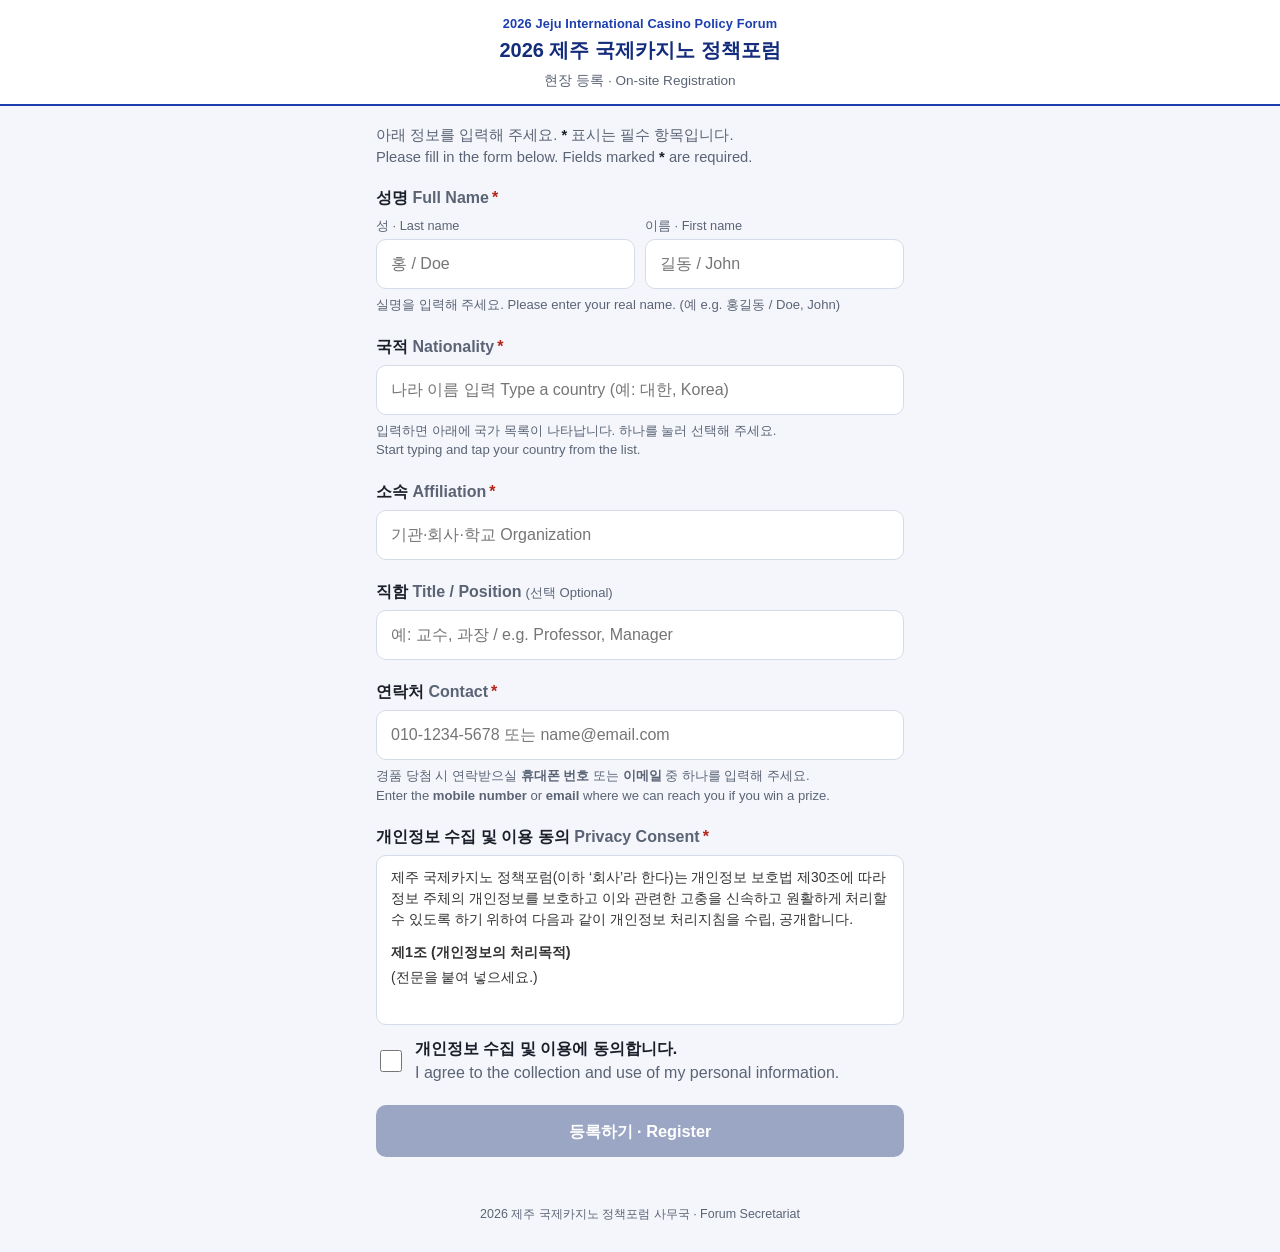
==== index.html @ 81233d90 "Add files via upload" ====
<!doctype html>
<html lang="ko">
<head>
  <meta charset="utf-8">
  <meta name="viewport" content="width=device-width, initial-scale=1, viewport-fit=cover">
  <meta name="robots" content="noindex">
  <meta name="theme-color" content="#1d3fae">
  <title>현장 등록 On-site Registration | Jeju ICPF 2026</title>
  <link rel="stylesheet" href="assets/style.css">
</head>
<body>
  <header class="topbar">
    <div class="en" data-event-en>2026 Jeju International Casino Policy Forum</div>
    <div class="ko" data-event-ko>2026 제주 국제카지노 정책포럼</div>
    <div class="page">현장 등록 · On-site Registration</div>
  </header>
  <div class="demo-banner" id="demoBanner" hidden>
    데모 모드입니다. 입력한 정보는 이 기기에만 임시 저장되며 구글 시트에는 기록되지 않습니다.<br>
    Demo mode — data stays on this device only.
  </div>

  <main class="wrap" id="formView">
    <p class="intro">
      아래 정보를 입력해 주세요. <b>*</b> 표시는 필수 항목입니다.<br>
      Please fill in the form below. Fields marked <b>*</b> are required.
    </p>

    <form id="regForm" novalidate autocomplete="on">
      <!-- 스팸 방지용 숨김 칸 (사람은 보이지 않음) -->
      <div class="hp" aria-hidden="true">
        <label>Website <input type="text" name="website" tabindex="-1" autocomplete="off"></label>
      </div>

      <!-- 1. 이름 -->
      <div class="field">
        <span class="label">성명 <span class="en">Full Name</span><span class="req">*</span></span>
        <div class="name-row">
          <div>
            <div class="sub">성 · Last name</div>
            <input class="input" id="lastName" name="lastName" type="text" autocomplete="family-name"
                   placeholder="홍 / Doe" maxlength="40" required>
          </div>
          <div>
            <div class="sub">이름 · First name</div>
            <input class="input" id="firstName" name="firstName" type="text" autocomplete="given-name"
                   placeholder="길동 / John" maxlength="60" required>
          </div>
        </div>
        <div class="hint">실명을 입력해 주세요. Please enter your real name. (예 e.g. 홍길동 / Doe, John)</div>
        <div class="err" id="err-name">성과 이름을 모두 입력해 주세요. Please enter both your last and first name.</div>
      </div>

      <!-- 2. 국적 -->
      <div class="field">
        <label class="label" for="country">국적 <span class="en">Nationality</span><span class="req">*</span></label>
        <div class="ac">
          <input class="input" id="country" type="text" autocomplete="off" autocapitalize="off" spellcheck="false"
                 placeholder="나라 이름 입력 Type a country (예: 대한, Korea)" role="combobox"
                 aria-autocomplete="list" aria-expanded="false" aria-controls="countryList">
          <ul class="ac-list" id="countryList" role="listbox"></ul>
        </div>
        <div class="ac-picked" id="countryPicked"></div>
        <div class="hint">입력하면 아래에 국가 목록이 나타납니다. 하나를 눌러 선택해 주세요.<br>Start typing and tap your country from the list.</div>
        <div class="err" id="err-country">목록에서 국가를 선택해 주세요. Please select your country from the list.</div>
      </div>

      <!-- 3. 소속 -->
      <div class="field">
        <label class="label" for="affiliation">소속 <span class="en">Affiliation</span><span class="req">*</span></label>
        <input class="input" id="affiliation" name="affiliation" type="text" autocomplete="organization"
               placeholder="기관·회사·학교 Organization" maxlength="100" required>
        <div class="err" id="err-affiliation">소속을 입력해 주세요. Please enter your affiliation.</div>
      </div>

      <!-- 4. 직함 -->
      <div class="field">
        <label class="label" for="title">직함 <span class="en">Title / Position</span><span class="opt">(선택 Optional)</span></label>
        <input class="input" id="title" name="title" type="text" autocomplete="organization-title"
               placeholder="예: 교수, 과장 / e.g. Professor, Manager" maxlength="100">
      </div>

      <!-- 5. 연락처 -->
      <div class="field">
        <label class="label" for="contact">연락처 <span class="en">Contact</span><span class="req">*</span></label>
        <input class="input" id="contact" name="contact" type="text" autocomplete="email" autocapitalize="off" spellcheck="false"
               placeholder="010-1234-5678 또는 name@email.com" maxlength="100" required>
        <div class="hint">
          경품 당첨 시 연락받으실 <b>휴대폰 번호</b> 또는 <b>이메일</b> 중 하나를 입력해 주세요.<br>
          Enter the <b>mobile number</b> or <b>email</b> where we can reach you if you win a prize.
        </div>
        <div class="err" id="err-contact">휴대폰 번호나 이메일 형식을 확인해 주세요. Please check your mobile number or email.</div>
      </div>

      <!-- 6. 개인정보 수집 및 이용 동의 -->
      <div class="field">
        <span class="label">개인정보 수집 및 이용 동의 <span class="en">Privacy Consent</span><span class="req">*</span></span>
        <div class="consent-box" tabindex="0">
<!-- ============ 개인정보 처리방침 전문: 여기부터 ============
     아래 <p>, <h4> 내용을 지우고 전문을 붙여 넣으세요.
     문단은 <p>...</p>, 조항 제목은 <h4>...</h4>로 감싸면 됩니다. -->
          <p>제주 국제카지노 정책포럼(이하 ‘회사’라 한다)는 개인정보 보호법 제30조에 따라 정보 주체의 개인정보를 보호하고 이와 관련한 고충을 신속하고 원활하게 처리할 수 있도록 하기 위하여 다음과 같이 개인정보 처리지침을 수립, 공개합니다.</p>
          <h4>제1조 (개인정보의 처리목적)</h4>
          <p>(전문을 붙여 넣으세요.)</p>
<!-- ============ 개인정보 처리방침 전문: 여기까지 ============ -->
        </div>
        <label class="check">
          <input type="checkbox" id="agree">
          <span>개인정보 수집 및 이용에 동의합니다.<br><span class="en" style="font-weight:500;color:var(--muted)">I agree to the collection and use of my personal information.</span></span>
        </label>
      </div>

      <button type="submit" class="btn muted" id="submitBtn">등록하기 · Register</button>
      <div class="alert warn" id="formAlert" role="alert"></div>
    </form>
  </main>

  <!-- 등록 완료 화면 -->
  <main class="wrap" id="doneView" hidden>
    <div class="done">
      <div class="check-icon">✓</div>
      <h2>등록이 완료되었습니다</h2>
      <p class="sub">Registration complete</p>
      <div class="num" id="doneNum">W-0000</div>
      <div class="who" id="doneName"></div>
      <p class="guide">
        이 화면을 <b>등록 데스크</b>에 보여 주시고 이름표를 받아 가세요.<br>
        Please show this screen at the <b>registration desk</b> to receive your name badge.
      </p>
      <button class="btn ghost" type="button" id="againBtn">새로 등록하기 · New registration</button>
    </div>
  </main>

  <div class="footer">
    <span data-event-ko>2026 제주 국제카지노 정책포럼</span> 사무국 · Forum Secretariat
  </div>

  <script src="config.js"></script>
  <script src="assets/countries.js"></script>
  <script src="assets/api.js"></script>
  <script src="assets/register.js"></script>
</body>
</html>
---- assets/style.css ----
:root {
  --brand: #1d3fae;
  --brand-dark: #142c7c;
  --ink: #1b1f2a;
  --muted: #5b6475;
  --line: #d5dbe8;
  --bg: #f4f6fb;
  --card: #ffffff;
  --ok: #17803d;
  --ok-bg: #e7f5ec;
  --warn: #b42318;
  --warn-bg: #fdecea;
  --soft: #eef2fb;
  --radius: 10px;
  font-size: 16px;
}
* { box-sizing: border-box; }
[hidden] { display: none !important; }
html, body { margin: 0; }
body {
  background: var(--bg);
  color: var(--ink);
  font-family: -apple-system, BlinkMacSystemFont, "Apple SD Gothic Neo", "Noto Sans KR", "Malgun Gothic", "Segoe UI", Roboto, sans-serif;
  line-height: 1.5;
  -webkit-text-size-adjust: 100%;
}
button, input, select, textarea { font: inherit; color: inherit; }

/* ---------- 상단 ---------- */
.topbar {
  background: var(--card);
  border-bottom: 2px solid var(--brand);
  padding: 14px 16px 12px;
  text-align: center;
}
.topbar .en { color: var(--brand); font-size: 0.8rem; font-weight: 600; letter-spacing: 0.01em; }
.topbar .ko { color: var(--brand-dark); font-size: 1.25rem; font-weight: 800; margin-top: 2px; }
.topbar .page { margin-top: 6px; font-size: 0.85rem; color: var(--muted); }

.demo-banner {
  background: #fff4d6; color: #7a5200; font-size: 0.82rem;
  padding: 8px 16px; text-align: center; border-bottom: 1px solid #f0d48a;
}

/* ---------- 등록 폼 ---------- */
.wrap { max-width: 560px; margin: 0 auto; padding: 18px 16px 48px; }
.intro { font-size: 0.92rem; color: var(--muted); margin: 0 0 18px; }
.intro b { color: var(--ink); }

.field { margin-bottom: 20px; }
.label { display: block; font-weight: 700; margin-bottom: 6px; }
.label .en { font-weight: 600; color: var(--muted); }
.req { color: var(--warn); margin-left: 3px; }
.opt { font-weight: 500; color: var(--muted); font-size: 0.82rem; margin-left: 4px; }
.hint { font-size: 0.82rem; color: var(--muted); margin-top: 6px; }

.input {
  width: 100%; height: 50px; padding: 0 14px;
  border: 1.5px solid var(--line); border-radius: var(--radius);
  background: #fff; font-size: 1rem; outline: none;
  -webkit-appearance: none; appearance: none;
}
.input:focus { border-color: var(--brand); box-shadow: 0 0 0 3px rgba(29, 63, 174, 0.12); }
.input.invalid { border-color: var(--warn); }
.err { color: var(--warn); font-size: 0.84rem; margin-top: 6px; display: none; }
.err.show { display: block; }

.name-row { display: grid; grid-template-columns: 1fr 1fr; gap: 10px; }
.name-row .sub { font-size: 0.8rem; color: var(--muted); margin-bottom: 4px; }

/* 국적 자동완성 */
.ac { position: relative; }
.ac-list {
  position: absolute; z-index: 20; left: 0; right: 0; top: calc(100% + 4px);
  background: #fff; border: 1.5px solid var(--line); border-radius: var(--radius);
  box-shadow: 0 8px 24px rgba(20, 30, 60, 0.12);
  max-height: 280px; overflow-y: auto; display: none; margin: 0; padding: 4px; list-style: none;
}
.ac-list.open { display: block; }
.ac-item {
  padding: 11px 12px; border-radius: 8px; cursor: pointer;
  display: flex; justify-content: space-between; gap: 10px; align-items: baseline;
}
.ac-item .k { font-weight: 700; }
.ac-item .e { color: var(--muted); font-size: 0.88rem; text-align: right; }
.ac-item.active, .ac-item:hover { background: var(--soft); }
.ac-item.free .k { font-weight: 500; }
.ac-picked {
  display: none; margin-top: 8px; font-size: 0.86rem; color: var(--ok);
  background: var(--ok-bg); border-radius: 8px; padding: 6px 10px;
}
.ac-picked.show { display: inline-block; }

/* 개인정보 동의 */
.consent-box {
  border: 1.5px solid var(--line); border-radius: var(--radius); background: #fff;
  height: 170px; overflow-y: auto; padding: 12px 14px; font-size: 0.86rem; color: #333;
}
.consent-box h4 { margin: 12px 0 4px; font-size: 0.9rem; }
.consent-box p { margin: 0 0 8px; }
.check {
  display: flex; gap: 10px; align-items: center; margin-top: 12px;
  font-weight: 600; cursor: pointer; user-select: none;
}
.check input { width: 22px; height: 22px; accent-color: var(--brand); flex: none; }

.btn {
  display: inline-flex; align-items: center; justify-content: center; gap: 6px;
  height: 52px; padding: 0 22px; border-radius: var(--radius);
  border: none; background: var(--brand); color: #fff; font-weight: 700; font-size: 1.02rem;
  cursor: pointer; width: 100%;
}
.btn:active { transform: translateY(1px); }
.btn.muted { background: #9aa6c4; }
.btn[disabled] { opacity: 0.6; cursor: wait; }
.btn.ghost { background: #fff; color: var(--brand); border: 1.5px solid var(--brand); }

.alert {
  display: none; margin: 12px 0 0; padding: 12px 14px; border-radius: var(--radius);
  font-size: 0.9rem; font-weight: 600;
}
.alert.show { display: block; }
.alert.warn { background: var(--warn-bg); color: var(--warn); }

.hp { position: absolute; left: -9999px; width: 1px; height: 1px; overflow: hidden; }

/* 완료 화면 */
.done { text-align: center; padding: 28px 8px; }
.done .check-icon {
  width: 72px; height: 72px; border-radius: 50%; background: var(--ok-bg); color: var(--ok);
  display: inline-flex; align-items: center; justify-content: center; font-size: 38px; font-weight: 800;
}
.done h2 { margin: 14px 0 4px; font-size: 1.35rem; }
.done .sub { color: var(--muted); margin: 0 0 18px; }
.done .num {
  display: inline-block; background: #fff; border: 2px dashed var(--brand); color: var(--brand-dark);
  padding: 12px 22px; border-radius: 12px; font-size: 1.6rem; font-weight: 800; letter-spacing: 0.05em;
}
.done .who { margin-top: 10px; font-weight: 700; font-size: 1.1rem; }
.done .guide { margin: 18px auto 22px; font-size: 0.92rem; color: var(--ink); max-width: 420px; }

.footer { text-align: center; color: var(--muted); font-size: 0.78rem; padding: 0 16px 28px; }

/* ---------- 관리자 ---------- */
.admin-wrap { max-width: 1280px; margin: 0 auto; padding: 16px; }
.login { max-width: 380px; margin: 40px auto; background: var(--card); padding: 22px; border-radius: 14px; border: 1px solid var(--line); }
.login h2 { margin: 0 0 14px; font-size: 1.15rem; }

.stats { display: grid; grid-template-columns: repeat(3, 1fr); gap: 10px; margin-bottom: 14px; }
.stat { background: var(--card); border: 1px solid var(--line); border-radius: 12px; padding: 10px 12px; }
.stat .t { font-size: 0.78rem; color: var(--muted); }
.stat .v { font-size: 1.5rem; font-weight: 800; }
.stat .v small { font-size: 0.85rem; color: var(--muted); font-weight: 600; }

.toolbar {
  background: var(--card); border: 1px solid var(--line); border-radius: 12px; padding: 12px;
  display: grid; gap: 10px; grid-template-columns: 1fr; margin-bottom: 12px;
}
.toolbar .row { display: flex; flex-wrap: wrap; gap: 8px; align-items: center; }
.toolbar label.small { font-size: 0.8rem; color: var(--muted); font-weight: 600; }
.sel, .search {
  height: 42px; border: 1.5px solid var(--line); border-radius: 8px; background: #fff; padding: 0 10px; font-size: 0.92rem;
}
.search { flex: 1 1 220px; min-width: 0; }
.chip {
  height: 38px; padding: 0 12px; border-radius: 999px; border: 1.5px solid var(--line); background: #fff;
  font-size: 0.86rem; font-weight: 600; cursor: pointer;
}
.chip.on { background: var(--brand); border-color: var(--brand); color: #fff; }
.btn-sm {
  height: 38px; padding: 0 12px; border-radius: 8px; border: 1.5px solid var(--line); background: #fff;
  font-size: 0.86rem; font-weight: 600; cursor: pointer; white-space: nowrap;
}
.status-line { font-size: 0.8rem; color: var(--muted); display: flex; gap: 10px; flex-wrap: wrap; align-items: center; }
.dot { width: 8px; height: 8px; border-radius: 50%; background: var(--ok); display: inline-block; margin-right: 4px; }
.dot.off { background: var(--warn); }

.table-wrap { background: var(--card); border: 1px solid var(--line); border-radius: 12px; overflow-x: auto; }
table.list { width: 100%; border-collapse: collapse; font-size: 0.9rem; }
table.list th, table.list td { padding: 10px 10px; border-bottom: 1px solid #e8ecf4; text-align: left; vertical-align: middle; }
table.list th {
  background: #f7f9fd; font-size: 0.8rem; color: var(--muted); white-space: nowrap; cursor: pointer; user-select: none;
  position: sticky; top: 0;
}
table.list th .arrow { color: var(--brand); margin-left: 3px; }
table.list tr.flash td { animation: flash 1.6s ease-out; }
@keyframes flash { from { background: #fff4c2; } to { background: transparent; } }
td.nm { font-weight: 700; }
td.nm .sub { display: block; font-weight: 500; color: var(--muted); font-size: 0.8rem; }
td.num { font-variant-numeric: tabular-nums; white-space: nowrap; font-weight: 700; color: var(--brand-dark); }
td.time { white-space: nowrap; color: var(--muted); font-size: 0.82rem; }

.give {
  min-width: 92px; height: 40px; border-radius: 8px; border: 1.5px solid var(--brand); background: #fff;
  color: var(--brand); font-weight: 700; font-size: 0.86rem; cursor: pointer; padding: 0 10px;
}
.give.confirm { background: var(--brand); color: #fff; }
.give.done { background: var(--ok-bg); border-color: var(--ok); color: var(--ok); cursor: default; }
.give-meta { display: block; font-size: 0.72rem; color: var(--muted); margin-top: 3px; white-space: nowrap; }
.undo { border: none; background: none; color: var(--muted); text-decoration: underline; font-size: 0.72rem; cursor: pointer; padding: 0; margin-left: 4px; }
.empty { text-align: center; color: var(--muted); padding: 40px 10px; }

.toast {
  position: fixed; left: 50%; bottom: 22px; transform: translateX(-50%) translateY(20px);
  background: #1b1f2a; color: #fff; padding: 12px 18px; border-radius: 10px; font-size: 0.9rem;
  opacity: 0; transition: all 0.25s; z-index: 50; max-width: calc(100% - 32px);
}
.toast.show { opacity: 1; transform: translateX(-50%) translateY(0); }
.toast.bad { background: var(--warn); }

/* 좁은 화면(휴대폰)에서는 표 대신 카드 형태 */
@media (max-width: 760px) {
  .stats { grid-template-columns: repeat(3, 1fr); }
  .stat .v { font-size: 1.2rem; }
  table.list thead { display: none; }
  table.list, table.list tbody, table.list tr, table.list td { display: block; width: 100%; }
  table.list tr { border-bottom: 8px solid var(--bg); padding: 10px 12px; }
  table.list td { border: none; padding: 3px 0; }
  table.list td[data-label]::before {
    content: attr(data-label); display: inline-block; min-width: 64px; color: var(--muted); font-size: 0.78rem; font-weight: 600;
  }
  table.list td[data-label] .give-meta { display: inline; margin-left: 6px; }
  td.give-cell { display: inline-block !important; width: auto !important; margin: 8px 8px 0 0; }
  td.give-cell::before { display: none !important; }
}
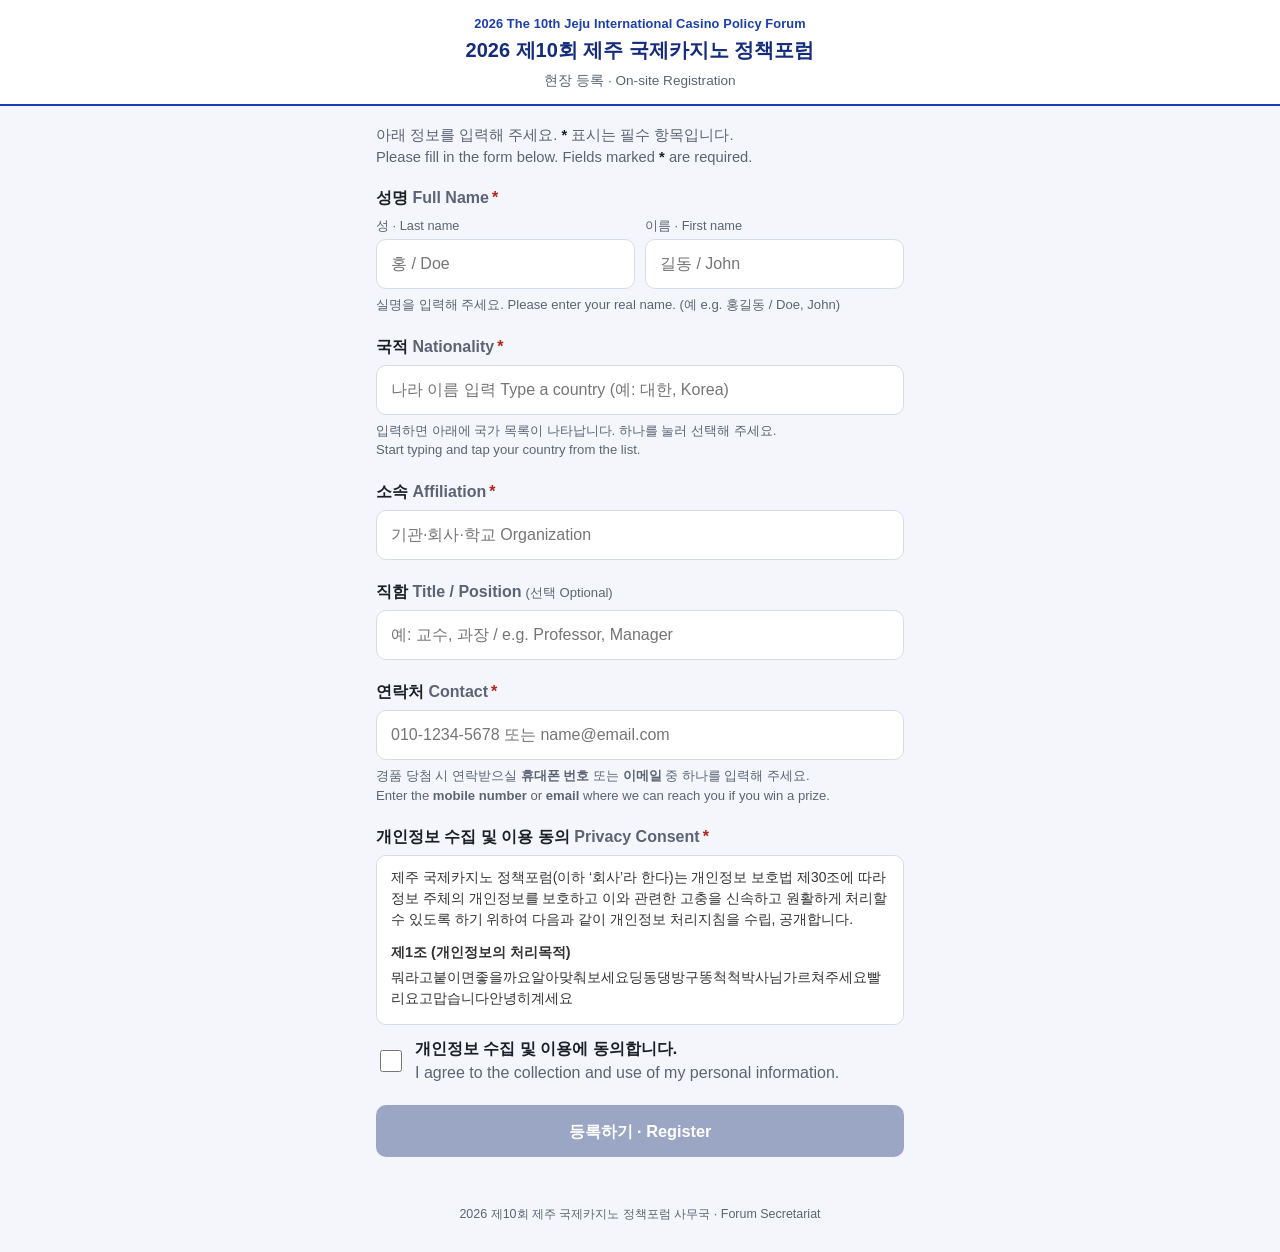
==== commit b9aec8f0: "Update index.html" ====
--- a/index.html
+++ b/index.html
@@ -5,13 +5,13 @@
   <meta name="viewport" content="width=device-width, initial-scale=1, viewport-fit=cover">
   <meta name="robots" content="noindex">
   <meta name="theme-color" content="#1d3fae">
-  <title>현장 등록 On-site Registration | Jeju ICPF 2026</title>
+  <title>현장 등록 On-site Registration | 2026 The 10th Jeju ICPF</title>
   <link rel="stylesheet" href="assets/style.css">
 </head>
 <body>
   <header class="topbar">
-    <div class="en" data-event-en>2026 Jeju International Casino Policy Forum</div>
-    <div class="ko" data-event-ko>2026 제주 국제카지노 정책포럼</div>
+    <div class="en" data-event-en>2026 The 10th Jeju International Casino Policy Forum</div>
+    <div class="ko" data-event-ko>2026 제10회 제주 국제카지노 정책포럼</div>
     <div class="page">현장 등록 · On-site Registration</div>
   </header>
   <div class="demo-banner" id="demoBanner" hidden>
@@ -100,7 +100,7 @@
      문단은 <p>...</p>, 조항 제목은 <h4>...</h4>로 감싸면 됩니다. -->
           <p>제주 국제카지노 정책포럼(이하 ‘회사’라 한다)는 개인정보 보호법 제30조에 따라 정보 주체의 개인정보를 보호하고 이와 관련한 고충을 신속하고 원활하게 처리할 수 있도록 하기 위하여 다음과 같이 개인정보 처리지침을 수립, 공개합니다.</p>
           <h4>제1조 (개인정보의 처리목적)</h4>
-          <p>(전문을 붙여 넣으세요.)</p>
+          <p>뭐라고붙이면좋을까요알아맞춰보세요딩동댕방구똥척척박사님가르쳐주세요빨리요고맙습니다안녕히계세요</p>
 <!-- ============ 개인정보 처리방침 전문: 여기까지 ============ -->
         </div>
         <label class="check">
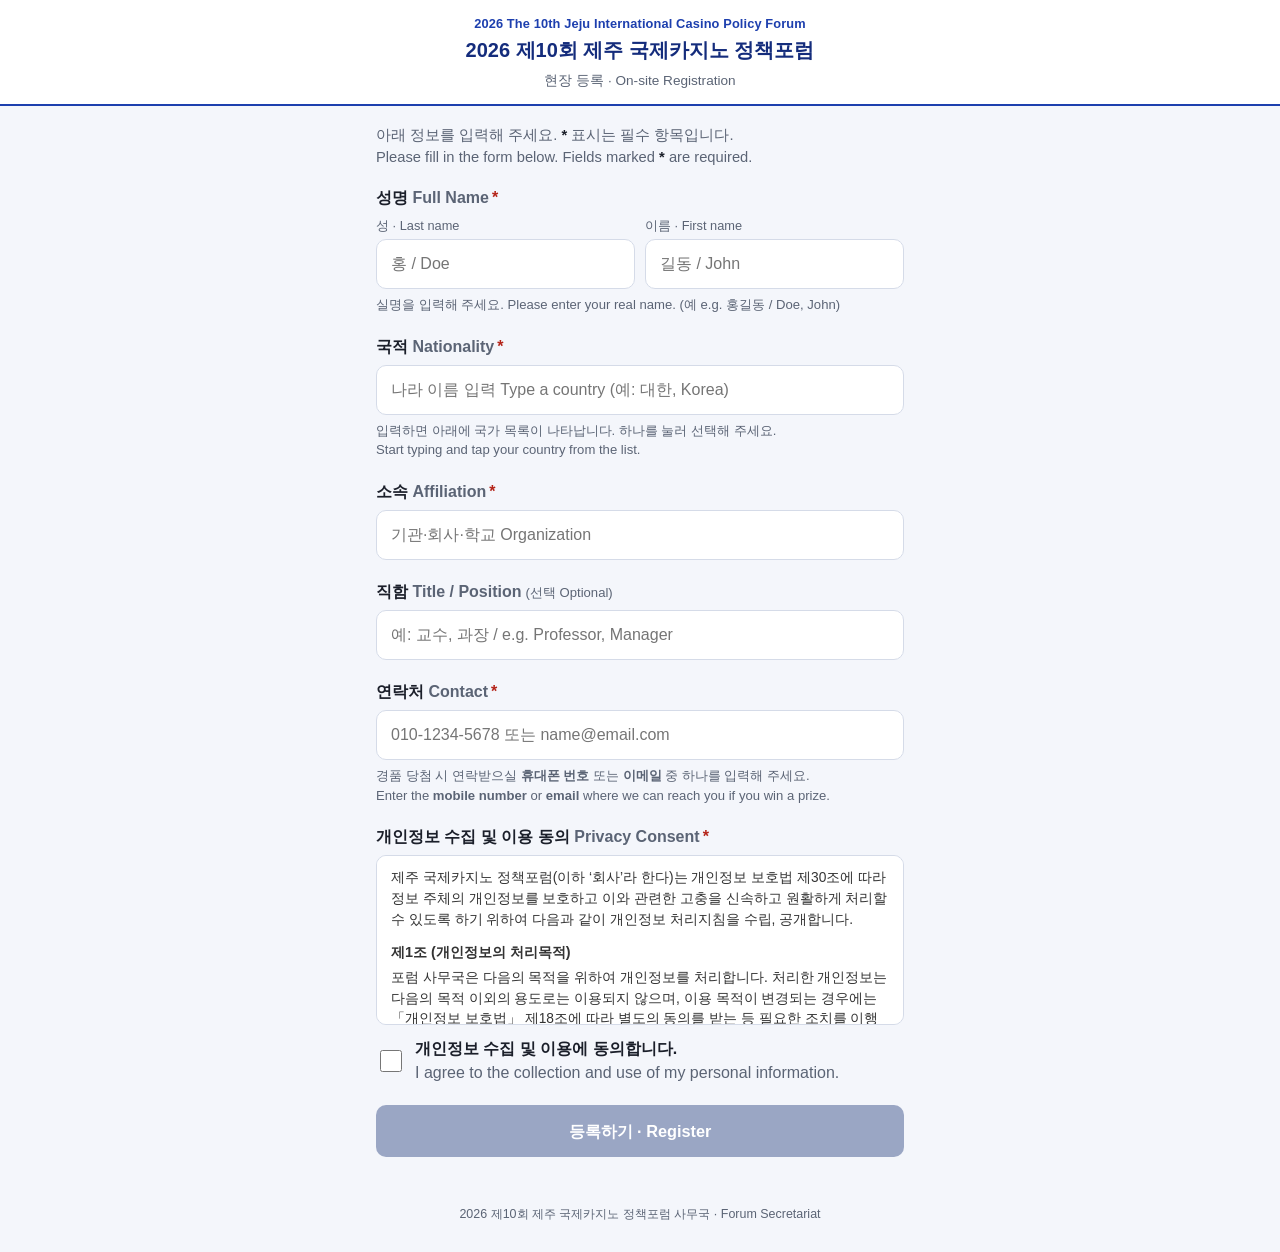
==== commit 77635a94: "Update index.html" ====
--- a/index.html
+++ b/index.html
@@ -100,7 +100,66 @@
      문단은 <p>...</p>, 조항 제목은 <h4>...</h4>로 감싸면 됩니다. -->
           <p>제주 국제카지노 정책포럼(이하 ‘회사’라 한다)는 개인정보 보호법 제30조에 따라 정보 주체의 개인정보를 보호하고 이와 관련한 고충을 신속하고 원활하게 처리할 수 있도록 하기 위하여 다음과 같이 개인정보 처리지침을 수립, 공개합니다.</p>
           <h4>제1조 (개인정보의 처리목적)</h4>
-          <p>뭐라고붙이면좋을까요알아맞춰보세요딩동댕방구똥척척박사님가르쳐주세요빨리요고맙습니다안녕히계세요</p>
+          <p>포럼 사무국은 다음의 목적을 위하여 개인정보를 처리합니다. 처리한 개인정보는 다음의 목적 이외의 용도로는 이용되지 않으며, 이용 목적이 변경되는 경우에는 「개인정보 보호법」 제18조에 따라 별도의 동의를 받는 등 필요한 조치를 이행합니다.</p>
+          <p>1. 포럼 현장 등록 및 참석자 확인<br>
+          2. 이름표 및 기념품 지급 관리<br>
+          3. 경품 추첨 및 당첨 시 연락·전달<br>
+          4. 포럼 운영 관련 안내 및 고충 처리</p>
+
+          <h4>제2조 (처리하는 개인정보 항목)</h4>
+          <p>포럼 사무국은 다음의 개인정보 항목을 처리합니다.<br>
+          - 필수항목 : 성명, 국적, 소속, 연락처(휴대폰 번호 또는 이메일 중 하나)<br>
+          - 선택항목 : 직함</p>
+
+          <h4>제3조 (개인정보의 처리 및 보유기간)</h4>
+          <p>① 포럼 사무국은 법령에 따른 개인정보 보유·이용 기간 또는 정보주체로부터 개인정보를 수집할 때 동의받은 보유·이용 기간 내에서 개인정보를 처리·보유합니다.<br>
+          ② 수집한 개인정보는 포럼 종료 후 【○○일】 이내에 파기합니다. 다만, 관계 법령에 따라 보존이 필요한 경우에는 해당 기간 동안 보관합니다.</p>
+
+          <h4>제4조 (개인정보의 제3자 제공)</h4>
+          <p>포럼 사무국은 정보주체의 개인정보를 제1조에서 명시한 범위 내에서만 처리하며, 정보주체의 동의, 법률의 특별한 규정 등 「개인정보 보호법」 제17조 및 제18조에 해당하는 경우에만 개인정보를 제3자에게 제공합니다. 그 외에는 개인정보를 제3자에게 제공하지 않습니다.</p>
+
+          <h4>제5조 (개인정보 처리의 위탁 및 국외 이전)</h4>
+          <p>포럼 사무국은 등록 정보의 저장·관리를 위해 다음과 같이 개인정보 처리업무를 위탁하며, 이에 따라 개인정보가 국외로 이전됩니다.<br>
+          - 수탁자(이전받는 자) : Google LLC (Google 스프레드시트 및 Apps Script)<br>
+          - 이전되는 국가 : 미국 등 Google의 데이터센터 소재 국가<br>
+          - 이전 일시 및 방법 : 등록 시점에 정보통신망을 통해 전송<br>
+          - 위탁하는 업무의 내용 : 등록 정보의 저장 및 관리<br>
+          - 보유 및 이용기간 : 제3조의 보유기간과 같음<br>
+          정보주체는 국외 이전을 거부할 수 있으나, 거부 시 현장 등록이 제한될 수 있습니다. 포럼 사무국은 위탁계약 시 「개인정보 보호법」 제26조에 따라 위탁업무 수행 목적 외 개인정보 처리 금지, 안전성 확보조치 등에 관한 사항을 명시하고 수탁자를 관리·감독합니다.</p>
+
+          <h4>제6조 (정보주체의 권리와 행사 방법)</h4>
+          <p>① 정보주체는 포럼 사무국에 대해 언제든지 개인정보 열람, 정정, 삭제, 처리정지를 요구할 수 있습니다.<br>
+          ② 위 권리 행사는 서면, 전화, 전자우편 등을 통하여 하실 수 있으며 포럼 사무국은 이에 대해 지체 없이 조치하겠습니다.<br>
+          ③ 정보주체가 개인정보의 오류 등에 대한 정정 또는 삭제를 요구한 경우에는 정정 또는 삭제를 완료할 때까지 해당 개인정보를 이용하거나 제공하지 않습니다.<br>
+          ④ 권리 행사는 정보주체의 법정대리인이나 위임을 받은 자 등 대리인을 통하여 하실 수 있습니다.<br>
+          ⑤ 정보주체는 개인정보 보호법 등 관계 법령을 위반하여 포럼 사무국이 처리하고 있는 정보주체 본인이나 타인의 개인정보 및 사생활을 침해하여서는 안 됩니다.</p>
+
+          <h4>제7조 (개인정보의 파기)</h4>
+          <p>① 포럼 사무국은 개인정보 보유기간의 경과, 처리목적 달성 등 개인정보가 불필요하게 되었을 때에는 지체 없이 해당 개인정보를 파기합니다.<br>
+          ② 전자적 파일 형태로 기록·저장된 개인정보는 기록을 재생할 수 없도록 파기하며, 종이 문서에 기록·저장된 개인정보는 분쇄기로 분쇄하거나 소각하여 파기합니다.</p>
+
+          <h4>제8조 (개인정보의 안전성 확보조치)</h4>
+          <p>포럼 사무국은 개인정보의 안전성 확보를 위해 다음과 같은 조치를 하고 있습니다.<br>
+          1. 관리적 조치 : 개인정보 접근 권한을 담당자로 제한<br>
+          2. 기술적 조치 : 관리자 페이지 비밀번호 설정, 전송 구간 암호화(HTTPS)</p>
+
+          <h4>제9조 (개인정보 보호책임자)</h4>
+          <p>① 포럼 사무국은 개인정보 처리에 관한 업무를 총괄하고, 개인정보 처리와 관련한 정보주체의 불만 처리 및 피해구제 등을 위하여 아래와 같이 개인정보 보호책임자를 지정하고 있습니다.<br>
+          ▶ 개인정보 보호책임자<br>
+          성명 : 【○○○】<br>
+          직책 : 【○○○】<br>
+          연락처 : 【전화번호】, 【이메일】<br>
+          ② 정보주체는 포럼 이용 중 발생한 모든 개인정보 보호 관련 문의, 불만 처리, 피해구제 등에 관한 사항을 위 책임자에게 문의하실 수 있으며, 포럼 사무국은 지체 없이 답변 및 처리하겠습니다.</p>
+
+          <h4>제10조 (권익침해 구제 방법)</h4>
+          <p>정보주체는 아래의 기관에 개인정보 침해에 대한 피해구제, 상담 등을 문의하실 수 있습니다.<br>
+          1. 개인정보 분쟁조정위원회 : (국번없이) 1833-6972 (www.kopico.go.kr)<br>
+          2. 개인정보침해신고센터 : (국번없이) 118 (privacy.kisa.or.kr)<br>
+          3. 대검찰청 : (국번없이) 1301 (www.spo.go.kr)<br>
+          4. 경찰청 : (국번없이) 182 (ecrm.police.go.kr/minwon/main)</p>
+
+          <h4>제11조 (개인정보 처리방침의 시행 및 변경)</h4>
+          <p>이 개인정보 처리방침은 2026. 【○】. 【○】.부터 적용됩니다.</p>
 <!-- ============ 개인정보 처리방침 전문: 여기까지 ============ -->
         </div>
         <label class="check">
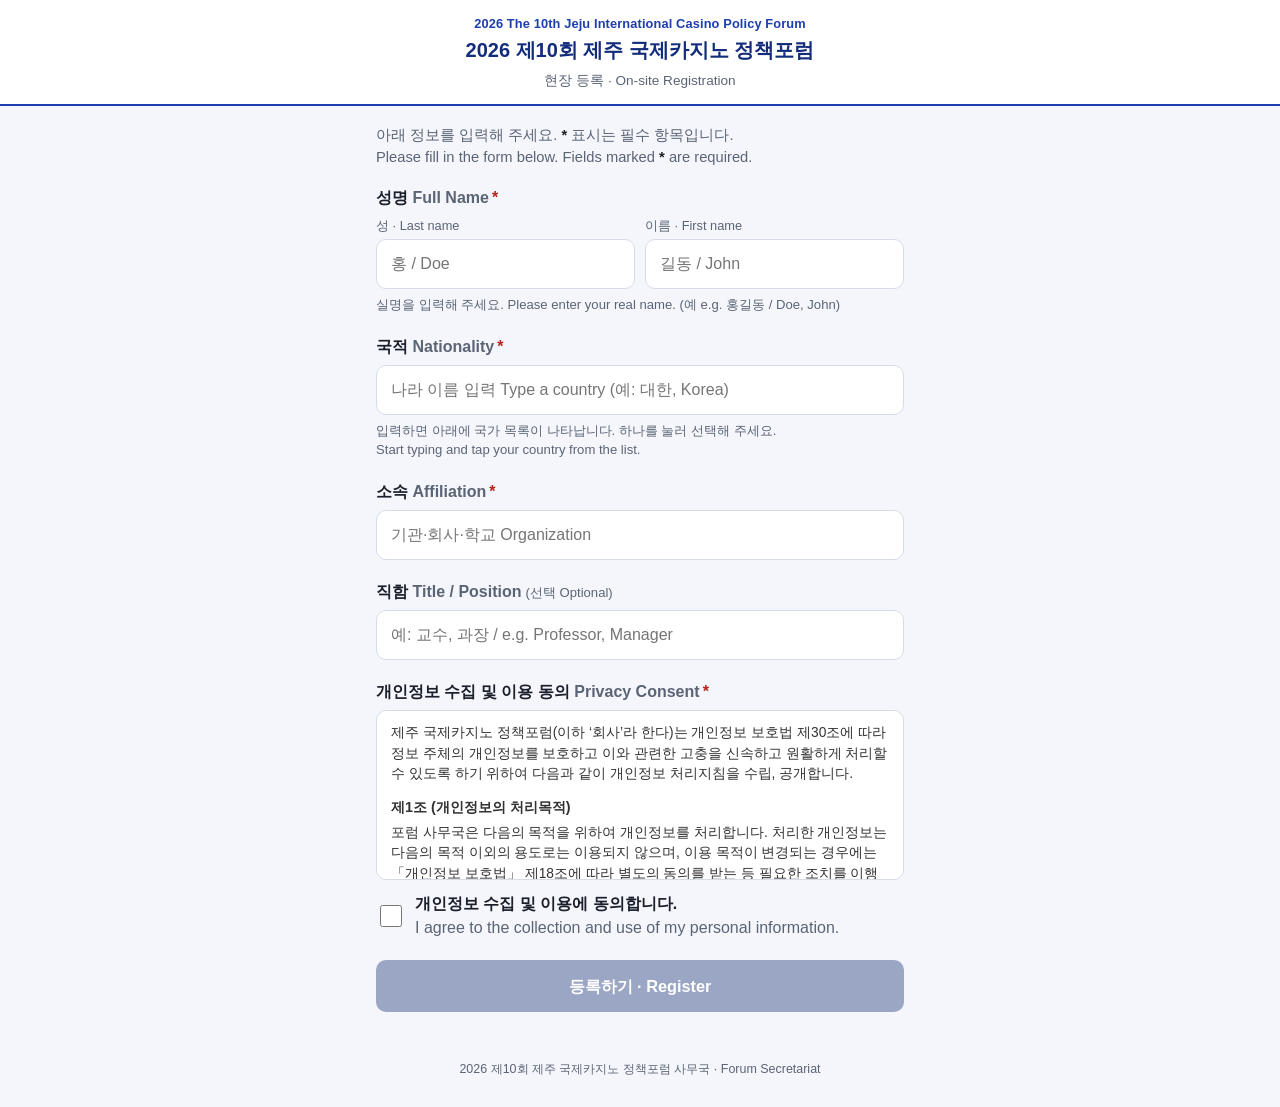
==== commit 7e15baed: "Update index.html" ====
--- a/index.html
+++ b/index.html
@@ -79,18 +79,6 @@
                placeholder="예: 교수, 과장 / e.g. Professor, Manager" maxlength="100">
       </div>
 
-      <!-- 5. 연락처 -->
-      <div class="field">
-        <label class="label" for="contact">연락처 <span class="en">Contact</span><span class="req">*</span></label>
-        <input class="input" id="contact" name="contact" type="text" autocomplete="email" autocapitalize="off" spellcheck="false"
-               placeholder="010-1234-5678 또는 name@email.com" maxlength="100" required>
-        <div class="hint">
-          경품 당첨 시 연락받으실 <b>휴대폰 번호</b> 또는 <b>이메일</b> 중 하나를 입력해 주세요.<br>
-          Enter the <b>mobile number</b> or <b>email</b> where we can reach you if you win a prize.
-        </div>
-        <div class="err" id="err-contact">휴대폰 번호나 이메일 형식을 확인해 주세요. Please check your mobile number or email.</div>
-      </div>
-
       <!-- 6. 개인정보 수집 및 이용 동의 -->
       <div class="field">
         <span class="label">개인정보 수집 및 이용 동의 <span class="en">Privacy Consent</span><span class="req">*</span></span>
@@ -146,9 +134,9 @@
           <h4>제9조 (개인정보 보호책임자)</h4>
           <p>① 포럼 사무국은 개인정보 처리에 관한 업무를 총괄하고, 개인정보 처리와 관련한 정보주체의 불만 처리 및 피해구제 등을 위하여 아래와 같이 개인정보 보호책임자를 지정하고 있습니다.<br>
           ▶ 개인정보 보호책임자<br>
-          성명 : 【○○○】<br>
-          직책 : 【○○○】<br>
-          연락처 : 【전화번호】, 【이메일】<br>
+          성명 :김진희<br>
+          직책 : 대표<br>
+          연락처 : 064-749-7752, jini100k@jejutheater.com<br>
           ② 정보주체는 포럼 이용 중 발생한 모든 개인정보 보호 관련 문의, 불만 처리, 피해구제 등에 관한 사항을 위 책임자에게 문의하실 수 있으며, 포럼 사무국은 지체 없이 답변 및 처리하겠습니다.</p>
 
           <h4>제10조 (권익침해 구제 방법)</h4>
@@ -159,7 +147,7 @@
           4. 경찰청 : (국번없이) 182 (ecrm.police.go.kr/minwon/main)</p>
 
           <h4>제11조 (개인정보 처리방침의 시행 및 변경)</h4>
-          <p>이 개인정보 처리방침은 2026. 【○】. 【○】.부터 적용됩니다.</p>
+          <p>이 개인정보 처리방침은 2026. 11. 09.부터 적용됩니다.</p>
 <!-- ============ 개인정보 처리방침 전문: 여기까지 ============ -->
         </div>
         <label class="check">
